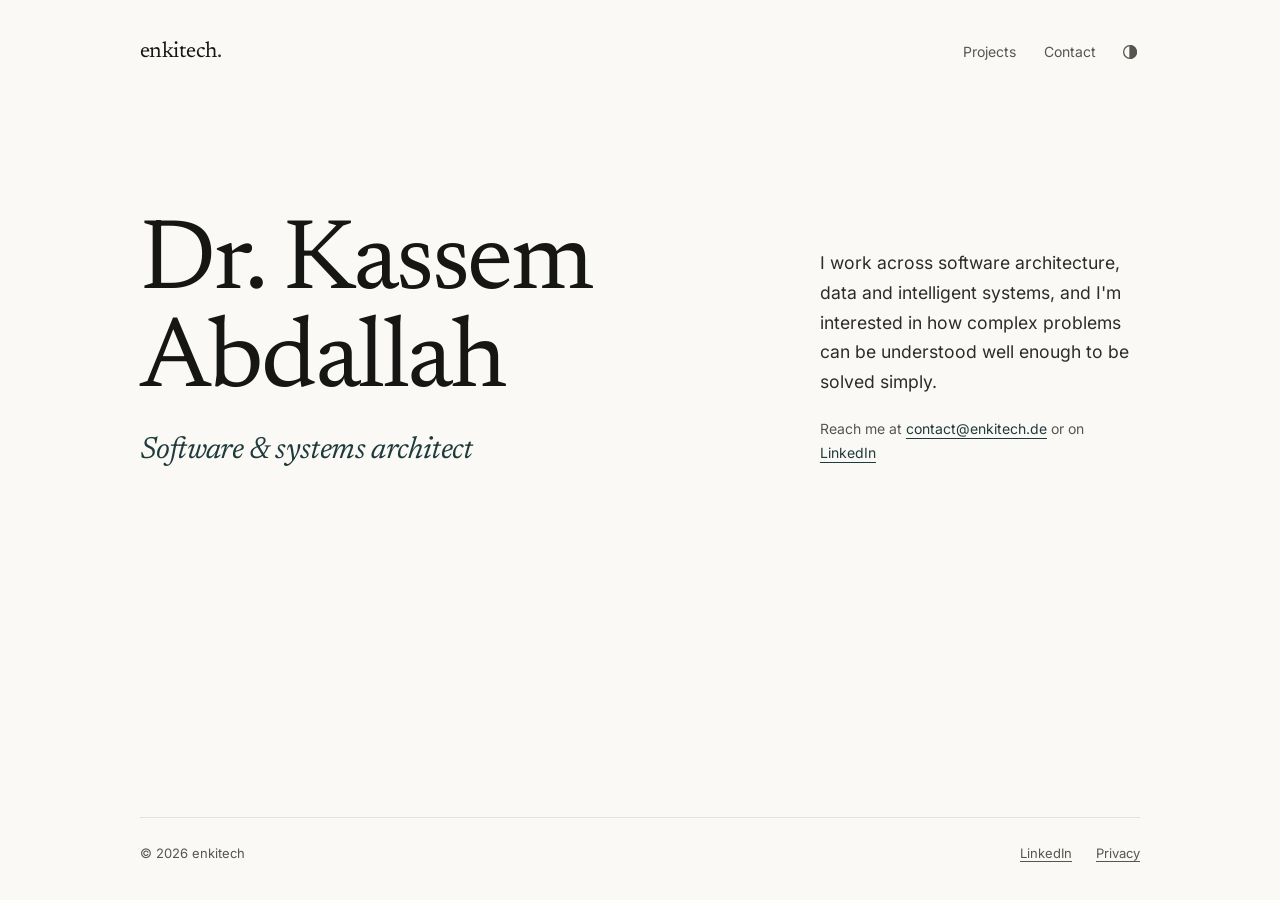
==== index.html @ 4310d8ba "Bring back the light/dark switch The site follows the system setting until the visitor picks a theme" ====
<!doctype html>
<html lang="en">
<head>
<meta charset="utf-8">
<meta name="viewport" content="width=device-width, initial-scale=1">
<title>Dr. Kassem Abdallah · enkitech</title>
<meta name="description" content="Dr. Kassem Abdallah, software and systems architect, working across software architecture, data and intelligent systems.">
<link rel="canonical" href="https://enkitech.de/">
<meta property="og:type" content="website">
<meta property="og:site_name" content="enkitech">
<meta property="og:title" content="Dr. Kassem Abdallah · Software &amp; systems architect">
<meta property="og:description" content="Software architecture, data and intelligent systems.">
<meta property="og:url" content="https://enkitech.de/">
<meta property="og:image" content="https://enkitech.de/assets/og.png">
<meta property="og:image:width" content="1200">
<meta property="og:image:height" content="630">
<meta name="twitter:card" content="summary_large_image">
<link rel="icon" href="/assets/favicon.svg" type="image/svg+xml">
<link rel="icon" href="/assets/favicon-32.png" sizes="32x32" type="image/png">
<link rel="apple-touch-icon" href="/assets/apple-touch-icon.png">
<link rel="preload" href="/assets/fonts/newsreader-latin-400-normal.woff2" as="font" type="font/woff2" crossorigin>
<link rel="stylesheet" href="/assets/site.css">
<script src="/assets/theme.js"></script>
</head>
<body>
<a class="skip" href="#main">Skip to content</a>
<div class="frame">

<header class="site-header">
<a class="brand" href="/" aria-current="page">enkitech<span>.</span></a>
<nav class="site-nav" aria-label="Main">
<a href="/projects/">Projects</a>
<a href="#contact">Contact</a>
<button type="button" class="theme-toggle" data-theme-toggle aria-label="Switch theme"><svg viewBox="0 0 24 24" aria-hidden="true" fill="none" stroke="currentColor" stroke-width="1.7" stroke-linecap="round" stroke-linejoin="round"><circle cx="12" cy="12" r="8.5"/><path d="M12 3.5v17a8.5 8.5 0 0 0 0-17Z" fill="currentColor"/></svg></button>
</nav>
</header>

<main id="main">
<section class="hero">
<div class="hero-title">
<h1>Dr. Kassem<br>Abdallah</h1>
<p class="role">Software &amp; systems architect</p>
</div>
<div class="hero-side">
<p>I work across software architecture, data and intelligent systems, and I'm interested in how complex problems can be understood well enough to be solved simply.</p>
<p class="meta" id="contact">Reach me at <a class="link" href="mailto:contact@enkitech.de">contact@enkitech.de</a> or on <a class="link" href="https://www.linkedin.com/in/kasfreedom">LinkedIn</a></p>
</div>
</section>
</main>

<footer class="site-footer">
<span>© 2026 enkitech</span>
<nav aria-label="Legal and profiles">
<a href="https://www.linkedin.com/in/kasfreedom">LinkedIn</a>
<a href="/privacy/">Privacy</a>
</nav>
</footer>

</div>
</body>
</html>
---- assets/site.css ----
/* enkitech.de. Fonts are served from this site (no requests to third parties). */
@font-face{font-family:"Newsreader";src:url("fonts/newsreader-latin-400-normal.woff2") format("woff2");font-weight:400;font-style:normal;font-display:swap}
@font-face{font-family:"Newsreader";src:url("fonts/newsreader-latin-400-italic.woff2") format("woff2");font-weight:400;font-style:italic;font-display:swap}
@font-face{font-family:"Inter";src:url("fonts/inter-latin-400-normal.woff2") format("woff2");font-weight:400;font-style:normal;font-display:swap}
@font-face{font-family:"Inter";src:url("fonts/inter-latin-500-normal.woff2") format("woff2");font-weight:500;font-style:normal;font-display:swap}

:root{
  --paper:#faf9f6;--ink:#161615;--body:#2d2c2a;--muted:#575550;
  --accent:#1e3a3a;--line:#e4e2dc;--line-strong:#c8c4ba;--surface:#f3f2ee;
  --thumb-dark:#1e3a3a;--thumb-stroke:#1e3a3a;
  --serif:"Newsreader",Georgia,"Times New Roman",serif;
  --sans:"Inter",system-ui,-apple-system,"Segoe UI",Roboto,sans-serif;
  color-scheme:light;
}
/* Dark: follows the system unless the visitor picked a theme with the switch
   (data-theme on <html>, set by assets/theme.js). Keep the two dark blocks identical. */
:root[data-theme="dark"]{
    --paper:#131312;--ink:#eeebe4;--body:#d6d3cb;--muted:#a6a298;
    --accent:#8fc1ae;--line:#2f2e2b;--line-strong:#4a4843;--surface:#1c1c1a;
    --thumb-dark:#1e3a3a;--thumb-stroke:#8fc1ae;
    color-scheme:dark;
}
@media (prefers-color-scheme:dark){
  :root:not([data-theme="light"]){
    --paper:#131312;--ink:#eeebe4;--body:#d6d3cb;--muted:#a6a298;
    --accent:#8fc1ae;--line:#2f2e2b;--line-strong:#4a4843;--surface:#1c1c1a;
    --thumb-dark:#1e3a3a;--thumb-stroke:#8fc1ae;
    color-scheme:dark;
  }
}

*,*::before,*::after{box-sizing:border-box}
@media (prefers-reduced-motion:reduce){*{transition:none!important}}
body{margin:0;background:var(--paper);color:var(--ink);font-family:var(--sans);font-size:16.5px;line-height:1.7;-webkit-font-smoothing:antialiased;text-rendering:optimizeLegibility}
a{color:inherit;text-decoration:none}
a:focus-visible{outline:2px solid var(--accent);outline-offset:4px;border-radius:2px}
.skip{position:absolute;left:-9999px;top:0}
.skip:focus{left:16px;top:16px;background:var(--paper);padding:8px 12px;z-index:10}

/* The frame fills the screen and main takes the spare height,
   so the footer rests at the bottom on short pages and follows the text on long ones. */
.frame{max-width:1080px;margin:0 auto;padding:0 40px;min-height:100vh;min-height:100dvh;display:flex;flex-direction:column}
main{flex:1 0 auto}

/* header */
.site-header{display:flex;flex-wrap:wrap;justify-content:space-between;align-items:center;gap:16px 32px;padding:36px 0}
.brand{font-family:var(--serif);font-size:22px;line-height:1;letter-spacing:-.025em;color:var(--muted);transition:color .2s}
.brand:hover,.brand[aria-current="page"]{color:var(--ink)}
.brand span{color:var(--accent)}
.site-nav{display:flex;align-items:center;gap:28px;font-size:14px;color:var(--muted)}
.site-nav a{padding:4px 0;transition:color .2s}
.site-nav a:hover,.site-nav a[aria-current="page"]{color:var(--ink)}
.theme-toggle{display:grid;place-items:center;width:36px;height:36px;margin:-8px -8px -8px -12px;padding:0;border:0;border-radius:50%;background:transparent;color:var(--muted);cursor:pointer;transition:color .2s,background .2s}
.theme-toggle:hover{color:var(--ink);background:var(--surface)}
.theme-toggle:focus-visible{outline:2px solid var(--accent);outline-offset:2px}
.theme-toggle svg{width:18px;height:18px}

/* type */
h1,h2,h3{font-family:var(--serif);font-weight:400;letter-spacing:-.025em;color:var(--ink);margin:0}
.link{color:var(--accent);text-decoration:underline;text-underline-offset:4px;text-decoration-thickness:1px;transition:opacity .2s}
.link:hover{opacity:.75}

/* home: the whole page is one block, title on the left, the note beside it */
.hero{display:flex;flex-wrap:wrap;align-items:flex-end;justify-content:space-between;gap:40px 72px;padding:112px 0}
.hero-title{flex:999 1 520px;min-width:0}
.hero h1{font-size:clamp(52px,7.8vw,112px);line-height:.98}
.hero .role{margin:22px 0 0;font-family:var(--serif);font-style:italic;font-size:clamp(24px,2.4vw,32px);line-height:1.2;letter-spacing:-.02em;color:var(--accent)}
.hero-side{flex:1 1 320px;max-width:380px;padding-bottom:6px}
.hero-side p{margin:0;font-size:17.5px;color:var(--body)}
.hero-side .meta{margin-top:20px;font-size:14px;color:var(--muted)}

/* inner pages */
.page{max-width:680px;padding:72px 0 112px}
.page h1{font-size:clamp(44px,5.6vw,72px);line-height:1.02}
.page .lede{margin:20px 0 0;font-size:18px;color:var(--muted)}
.page h2{font-size:30px;line-height:1.15;margin:64px 0 0}
.page p,.page li{color:var(--body)}
.page p{margin:14px 0 0}
.page .small{font-size:14px;color:var(--muted)}
.page .closing{margin-top:56px}

/* projects */
.project{border-top:1px solid var(--line);margin-top:56px;padding-top:40px}
.project h2{margin:0}
.project .links{display:flex;flex-wrap:wrap;gap:8px 28px;margin-top:20px;font-size:15px}
.thumb{max-width:320px;margin-bottom:28px;aspect-ratio:16/10;background:var(--surface);display:flex;align-items:center;justify-content:center;border-radius:2px;overflow:hidden}
.thumb--dark{background:var(--thumb-dark)}
.thumb svg{width:84%;height:84%;display:block}

/* footer */
.site-footer{display:flex;flex-wrap:wrap;justify-content:space-between;align-items:center;gap:12px 28px;padding:24px 0 36px;border-top:1px solid var(--line);font-size:13px;color:var(--muted)}
.site-footer nav{display:flex;flex-wrap:wrap;gap:24px}
.site-footer a{text-decoration:underline;text-underline-offset:3px;text-decoration-thickness:1px;transition:color .2s}
.site-footer a:hover,.site-footer a[aria-current="page"]{color:var(--ink)}

@media (max-width:720px){
  .frame{padding:0 24px}
  .site-header{padding:28px 0}
  .hero{padding:64px 0 80px;gap:32px}
  .thumb{max-width:280px}
  .page{padding:48px 0 80px}
}
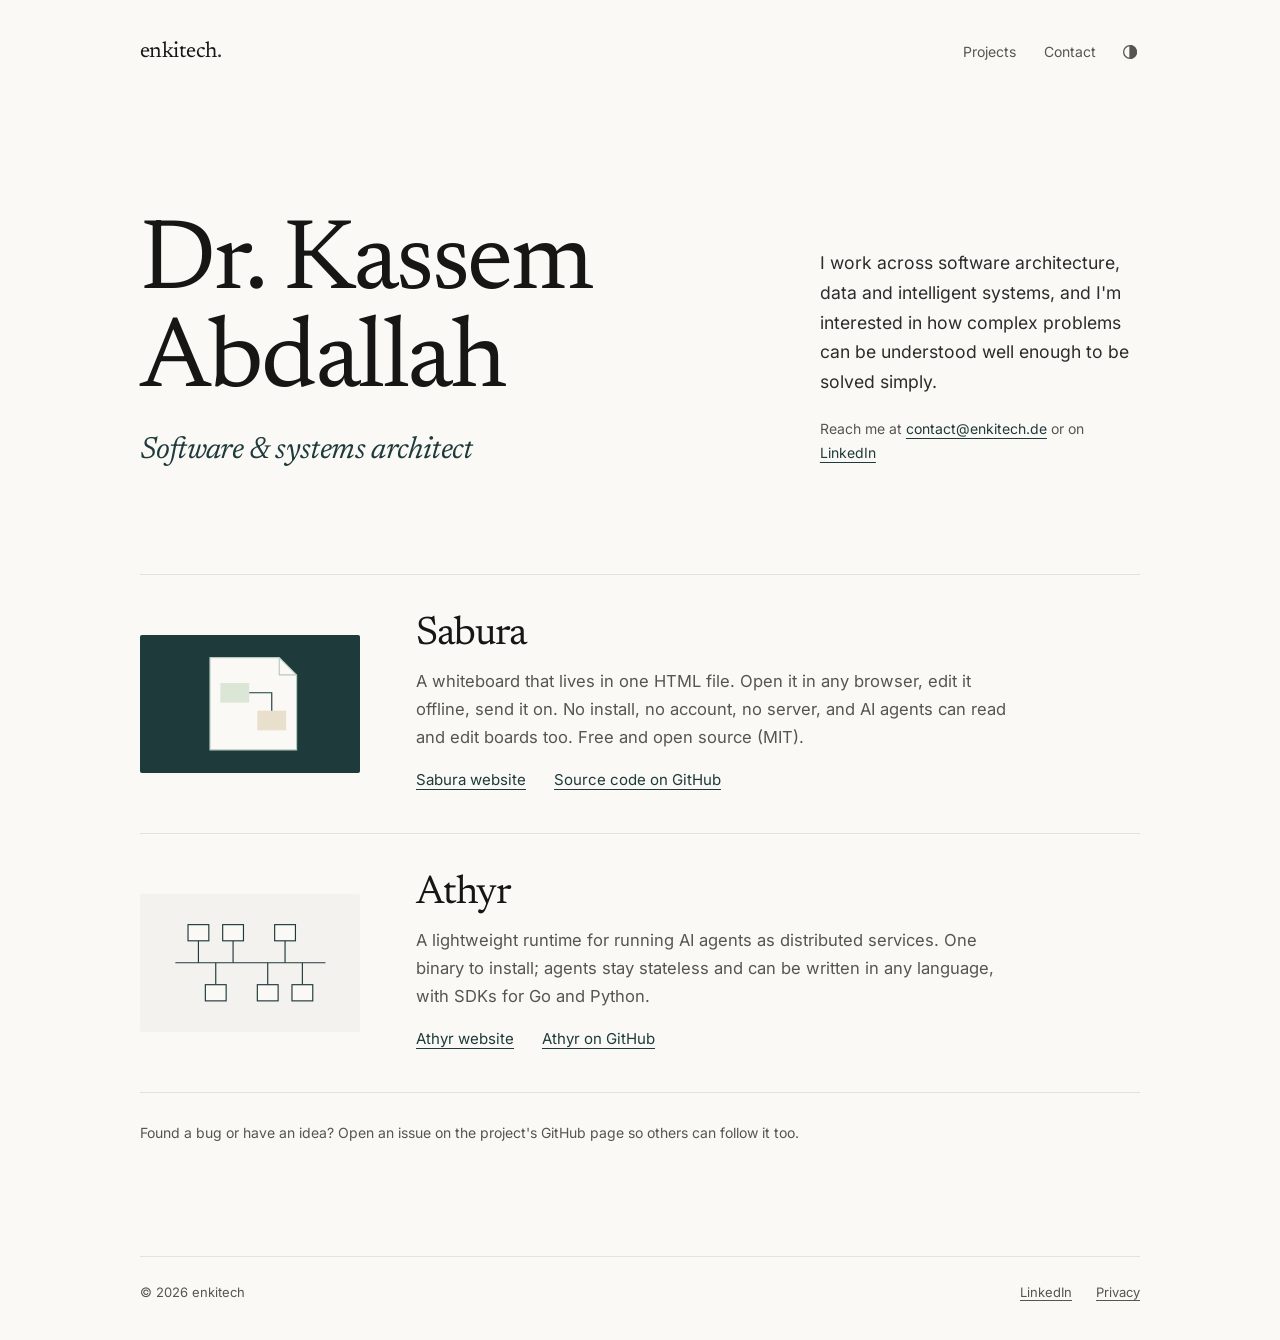
==== commit b45fe96e: "One page: about me and the projects together /projects/ now redirects to /#projects; the menu links " ====
--- a/index.html
+++ b/index.html
@@ -4,7 +4,7 @@
 <meta charset="utf-8">
 <meta name="viewport" content="width=device-width, initial-scale=1">
 <title>Dr. Kassem Abdallah · enkitech</title>
-<meta name="description" content="Dr. Kassem Abdallah, software and systems architect, working across software architecture, data and intelligent systems.">
+<meta name="description" content="Dr. Kassem Abdallah, software and systems architect, and the projects I build in my own time, such as Sabura and Athyr.">
 <link rel="canonical" href="https://enkitech.de/">
 <meta property="og:type" content="website">
 <meta property="og:site_name" content="enkitech">
@@ -29,7 +29,7 @@
 <header class="site-header">
 <a class="brand" href="/" aria-current="page">enkitech<span>.</span></a>
 <nav class="site-nav" aria-label="Main">
-<a href="/projects/">Projects</a>
+<a href="#projects">Projects</a>
 <a href="#contact">Contact</a>
 <button type="button" class="theme-toggle" data-theme-toggle aria-label="Switch theme"><svg viewBox="0 0 24 24" aria-hidden="true" fill="none" stroke="currentColor" stroke-width="1.7" stroke-linecap="round" stroke-linejoin="round"><circle cx="12" cy="12" r="8.5"/><path d="M12 3.5v17a8.5 8.5 0 0 0 0-17Z" fill="currentColor"/></svg></button>
 </nav>
@@ -46,6 +46,42 @@
 <p class="meta" id="contact">Reach me at <a class="link" href="mailto:contact@enkitech.de">contact@enkitech.de</a> or on <a class="link" href="https://www.linkedin.com/in/kasfreedom">LinkedIn</a></p>
 </div>
 </section>
+
+<section class="projects" id="projects" aria-label="Projects">
+<article class="project">
+<div class="thumb thumb--dark">
+<svg viewBox="0 0 320 200" role="img" aria-label="Diagram: a whiteboard contained in a single HTML file">
+<path d="M90 20H210L240 50V180H90Z" fill="#faf9f6" stroke="#b5c9be" stroke-width="2"/><path d="M210 20V50H240" fill="none" stroke="#b5c9be" stroke-width="2"/>
+<rect x="108" y="64" width="50" height="34" fill="#dce6d7"/><rect x="172" y="112" width="50" height="34" fill="#e8dfcd"/>
+<path d="M158 81H197V112" fill="none" stroke="#1e3a3a" stroke-width="2"/>
+</svg>
+</div>
+<div>
+<h2>Sabura</h2>
+<p>A whiteboard that lives in one HTML file. Open it in any browser, edit it offline, send it on. No install, no account, no server, and AI agents can read and edit boards too. Free and open source (MIT).</p>
+<p class="links"><a class="link" href="https://sabura.enkitech.de/">Sabura website</a><a class="link" href="https://github.com/sabura-app/sabura-editor">Source code on GitHub</a></p>
+</div>
+</article>
+
+<article class="project">
+<div class="thumb">
+<svg viewBox="0 0 320 200" role="img" aria-label="Diagram: agents running as separate services on one message backbone">
+<g fill="none" stroke="var(--thumb-stroke)" stroke-width="2"><path d="M30 100H290"/><path d="M70 100V62M130 100V62M190 100V138M250 100V138M100 100V138M220 100V62"/></g>
+<g fill="var(--paper)" stroke="var(--thumb-stroke)" stroke-width="2"><rect x="52" y="34" width="36" height="28"/><rect x="112" y="34" width="36" height="28"/><rect x="202" y="34" width="36" height="28"/><rect x="82" y="138" width="36" height="28"/><rect x="172" y="138" width="36" height="28"/><rect x="232" y="138" width="36" height="28"/></g>
+</svg>
+</div>
+<div>
+<h2>Athyr</h2>
+<p>A lightweight runtime for running AI agents as distributed services. One binary to install; agents stay stateless and can be written in any language, with SDKs for Go and Python.</p>
+<p class="links"><a class="link" href="https://athyr.enkitech.de/">Athyr website</a><a class="link" href="https://github.com/athyr-tech">Athyr on GitHub</a></p>
+</div>
+</article>
+
+<!-- To add a project: copy one <article class="project"> above (newest first).
+     The thumbnail is a small inline SVG with a 320x200 viewBox. -->
+</section>
+
+<p class="projects-note">Found a bug or have an idea? Open an issue on the project's GitHub page so others can follow it too.</p>
 </main>
 
 <footer class="site-footer">
--- a/assets/site.css
+++ b/assets/site.css
@@ -60,8 +60,8 @@
 .link{color:var(--accent);text-decoration:underline;text-underline-offset:4px;text-decoration-thickness:1px;transition:opacity .2s}
 .link:hover{opacity:.75}
 
-/* home: the whole page is one block, title on the left, the note beside it */
-.hero{display:flex;flex-wrap:wrap;align-items:flex-end;justify-content:space-between;gap:40px 72px;padding:112px 0}
+/* home, one page: name and note on top, then the projects as rows */
+.hero{display:flex;flex-wrap:wrap;align-items:flex-end;justify-content:space-between;gap:40px 72px;padding:112px 0 104px}
 .hero-title{flex:999 1 520px;min-width:0}
 .hero h1{font-size:clamp(52px,7.8vw,112px);line-height:.98}
 .hero .role{margin:22px 0 0;font-family:var(--serif);font-style:italic;font-size:clamp(24px,2.4vw,32px);line-height:1.2;letter-spacing:-.02em;color:var(--accent)}
@@ -77,13 +77,15 @@
 .page p,.page li{color:var(--body)}
 .page p{margin:14px 0 0}
 .page .small{font-size:14px;color:var(--muted)}
-.page .closing{margin-top:56px}
 
-/* projects */
-.project{border-top:1px solid var(--line);margin-top:56px;padding-top:40px}
-.project h2{margin:0}
-.project .links{display:flex;flex-wrap:wrap;gap:8px 28px;margin-top:20px;font-size:15px}
-.thumb{max-width:320px;margin-bottom:28px;aspect-ratio:16/10;background:var(--surface);display:flex;align-items:center;justify-content:center;border-radius:2px;overflow:hidden}
+/* projects: one row per project, thumbnail beside the text; stacks on phones */
+.projects{border-top:1px solid var(--line);scroll-margin-top:24px}
+.project{display:grid;grid-template-columns:220px minmax(0,1fr);align-items:center;gap:20px 56px;padding:40px 0;border-bottom:1px solid var(--line)}
+.project h2{font-size:40px;line-height:1}
+.project p{max-width:36em;margin:12px 0 0;color:var(--muted)}
+.project .links{display:flex;flex-wrap:wrap;gap:8px 28px;margin-top:16px;font-size:15px}
+.projects-note{margin:28px 0 112px;font-size:14px;color:var(--muted)}
+.thumb{aspect-ratio:16/10;background:var(--surface);display:flex;align-items:center;justify-content:center;border-radius:2px;overflow:hidden}
 .thumb--dark{background:var(--thumb-dark)}
 .thumb svg{width:84%;height:84%;display:block}
 
@@ -97,6 +99,9 @@
   .frame{padding:0 24px}
   .site-header{padding:28px 0}
   .hero{padding:64px 0 80px;gap:32px}
+  .project{grid-template-columns:1fr;padding:32px 0}
+  .project h2{font-size:34px}
   .thumb{max-width:280px}
+  .projects-note{margin-bottom:80px}
   .page{padding:48px 0 80px}
 }
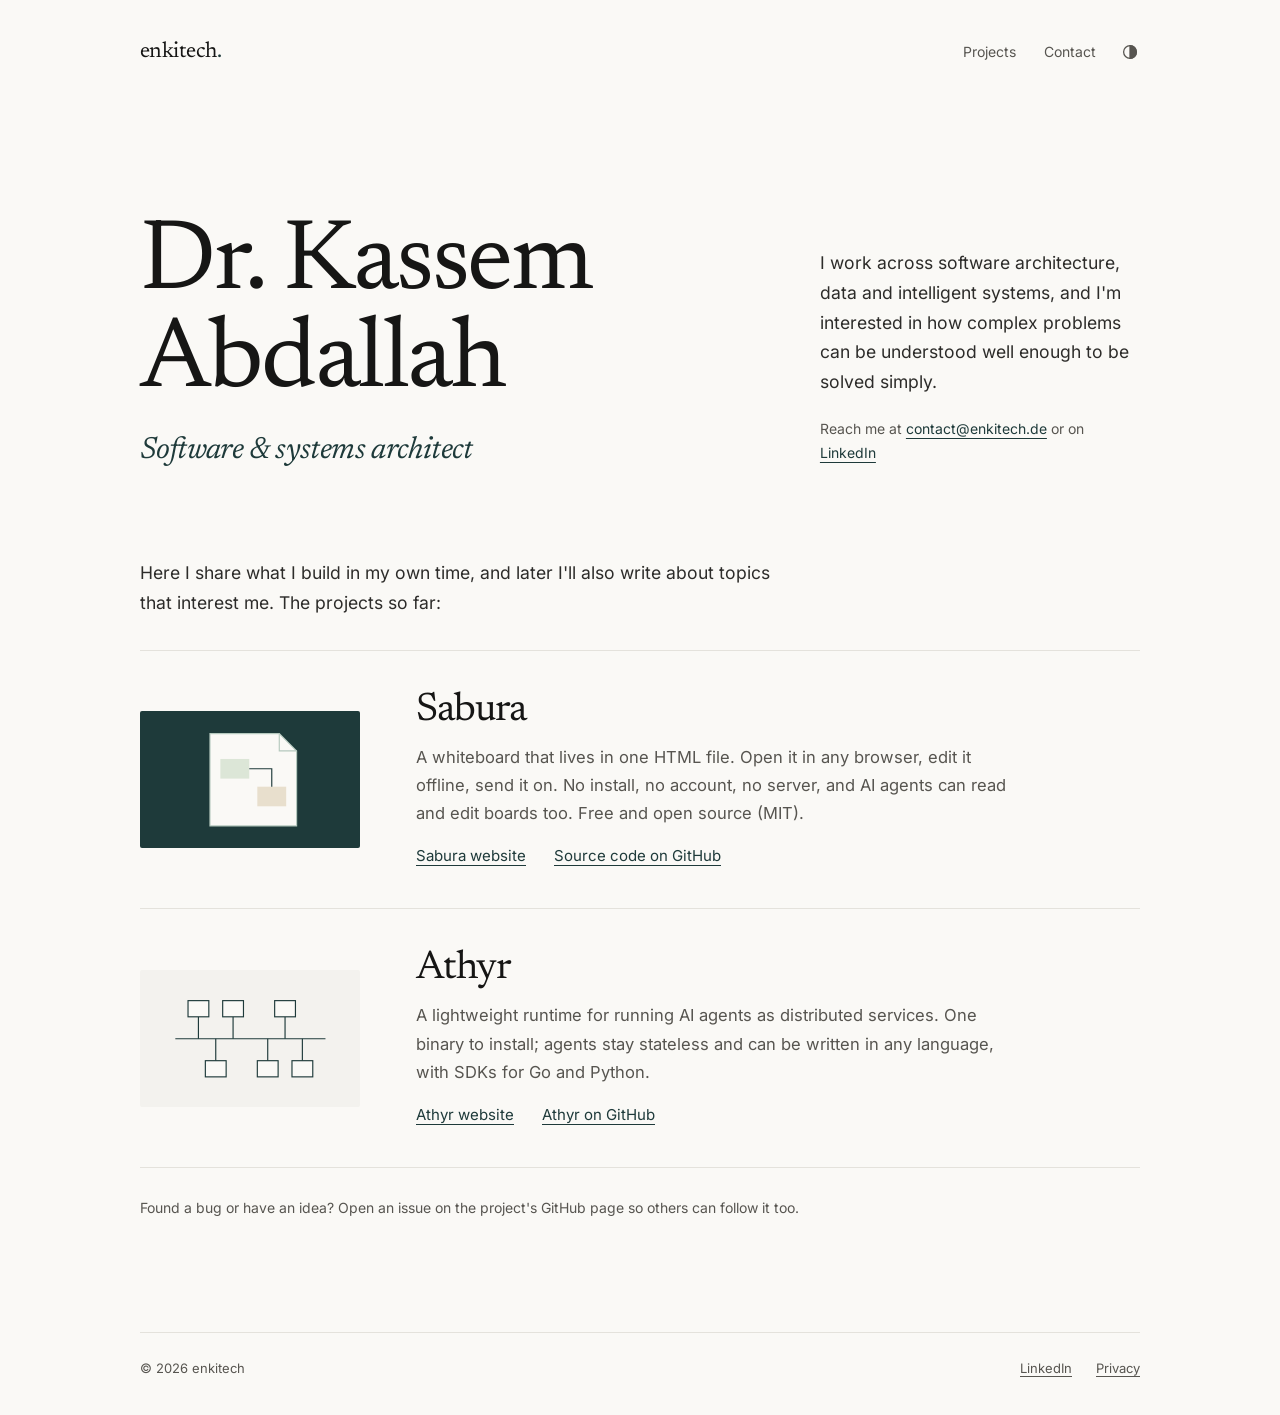
==== commit f9cb3e64: "Intro line above the projects: what's shared here, and writing to come Co-Authored-By: Claude Opus 5" ====
--- a/index.html
+++ b/index.html
@@ -47,7 +47,8 @@
 </div>
 </section>
 
-<section class="projects" id="projects" aria-label="Projects">
+<p class="projects-intro" id="projects">Here I share what I build in my own time, and later I'll also write about topics that interest me. The projects so far:</p>
+<section class="projects" aria-label="Projects">
 <article class="project">
 <div class="thumb thumb--dark">
 <svg viewBox="0 0 320 200" role="img" aria-label="Diagram: a whiteboard contained in a single HTML file">
--- a/assets/site.css
+++ b/assets/site.css
@@ -61,7 +61,7 @@
 .link:hover{opacity:.75}
 
 /* home, one page: name and note on top, then the projects as rows */
-.hero{display:flex;flex-wrap:wrap;align-items:flex-end;justify-content:space-between;gap:40px 72px;padding:112px 0 104px}
+.hero{display:flex;flex-wrap:wrap;align-items:flex-end;justify-content:space-between;gap:40px 72px;padding:112px 0 88px}
 .hero-title{flex:999 1 520px;min-width:0}
 .hero h1{font-size:clamp(52px,7.8vw,112px);line-height:.98}
 .hero .role{margin:22px 0 0;font-family:var(--serif);font-style:italic;font-size:clamp(24px,2.4vw,32px);line-height:1.2;letter-spacing:-.02em;color:var(--accent)}
@@ -79,7 +79,8 @@
 .page .small{font-size:14px;color:var(--muted)}
 
 /* projects: one row per project, thumbnail beside the text; stacks on phones */
-.projects{border-top:1px solid var(--line);scroll-margin-top:24px}
+.projects-intro{max-width:36em;margin:0 0 32px;font-size:17.5px;color:var(--body);scroll-margin-top:24px}
+.projects{border-top:1px solid var(--line)}
 .project{display:grid;grid-template-columns:220px minmax(0,1fr);align-items:center;gap:20px 56px;padding:40px 0;border-bottom:1px solid var(--line)}
 .project h2{font-size:40px;line-height:1}
 .project p{max-width:36em;margin:12px 0 0;color:var(--muted)}
@@ -98,7 +99,7 @@
 @media (max-width:720px){
   .frame{padding:0 24px}
   .site-header{padding:28px 0}
-  .hero{padding:64px 0 80px;gap:32px}
+  .hero{padding:64px 0 64px;gap:32px}
   .project{grid-template-columns:1fr;padding:32px 0}
   .project h2{font-size:34px}
   .thumb{max-width:280px}
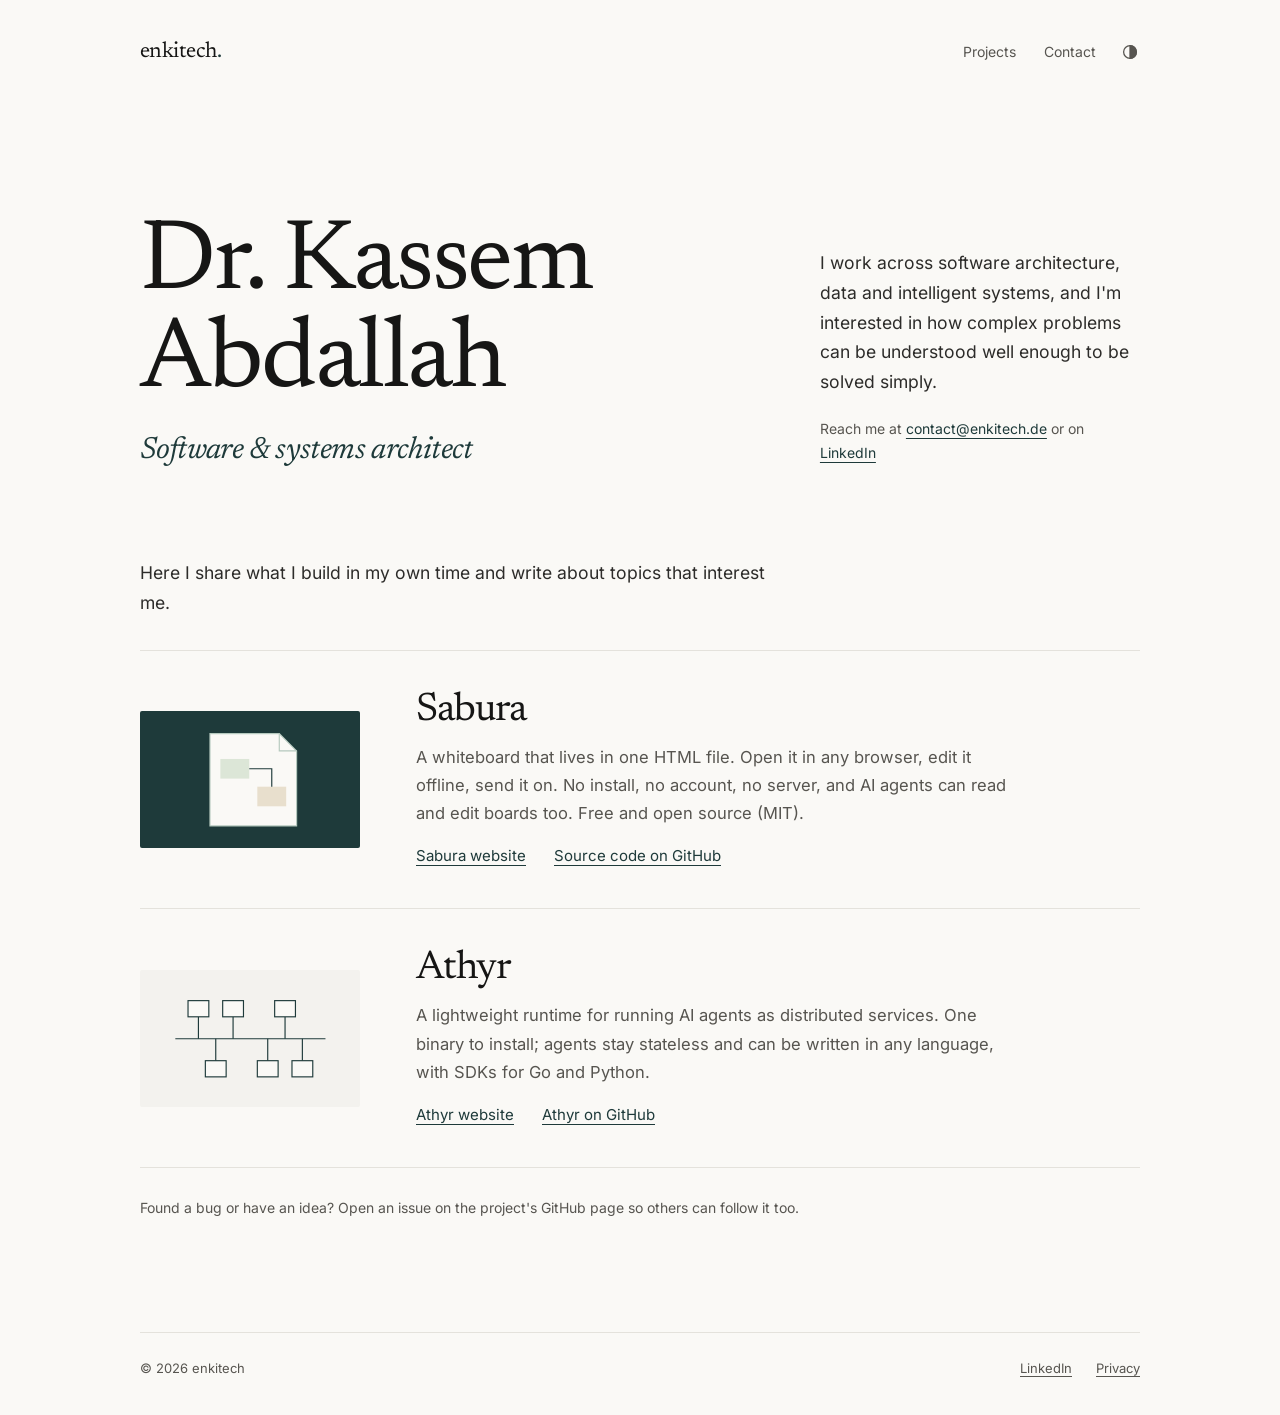
==== commit 6d649103: "Intro line: no 'later', so it stays true when articles arrive Co-Authored-By: Claude Opus 5.5 <norep" ====
--- a/index.html
+++ b/index.html
@@ -47,7 +47,7 @@
 </div>
 </section>
 
-<p class="projects-intro" id="projects">Here I share what I build in my own time, and later I'll also write about topics that interest me. The projects so far:</p>
+<p class="projects-intro" id="projects">Here I share what I build in my own time and write about topics that interest me.</p>
 <section class="projects" aria-label="Projects">
 <article class="project">
 <div class="thumb thumb--dark">
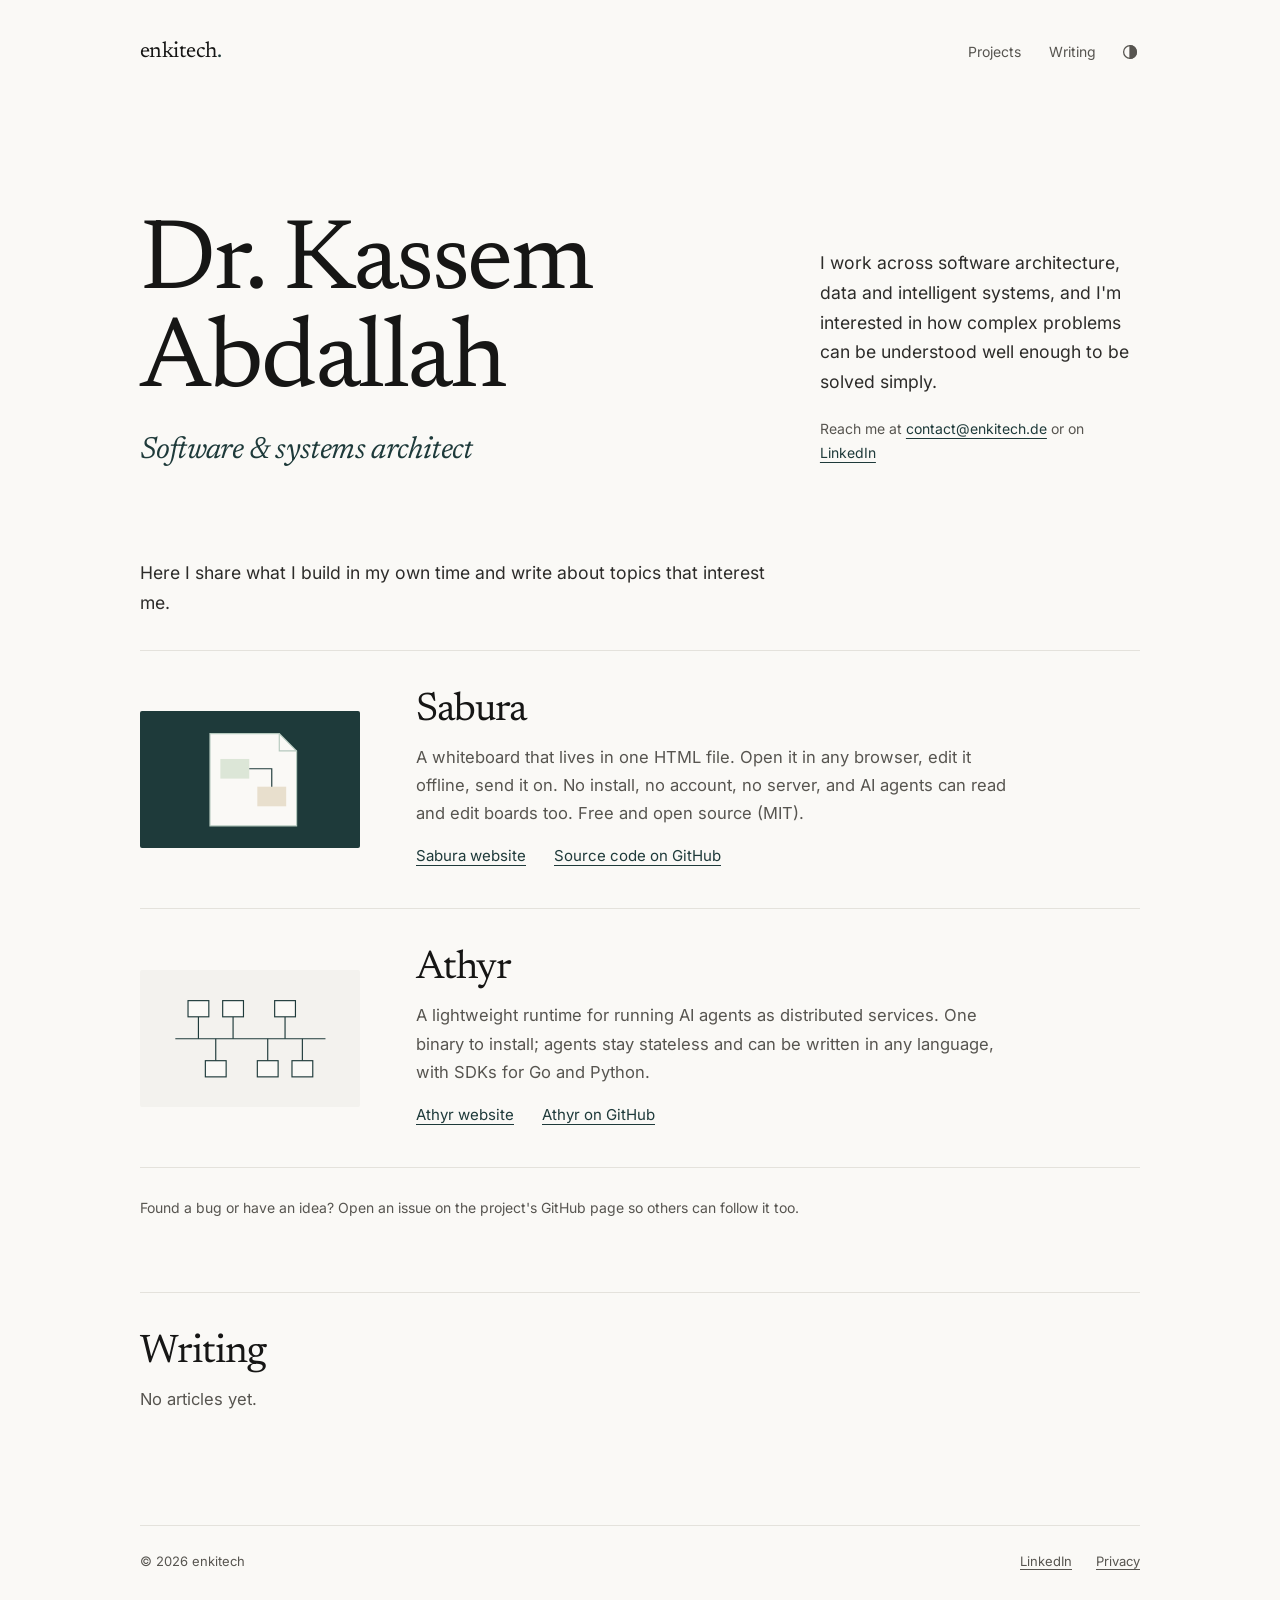
==== commit 93fb7997: "Menu: Projects and Writing; Writing section on the home page Contact left the menu: the email line i" ====
--- a/index.html
+++ b/index.html
@@ -30,7 +30,7 @@
 <a class="brand" href="/" aria-current="page">enkitech<span>.</span></a>
 <nav class="site-nav" aria-label="Main">
 <a href="#projects">Projects</a>
-<a href="#contact">Contact</a>
+<a href="#writing">Writing</a>
 <button type="button" class="theme-toggle" data-theme-toggle aria-label="Switch theme"><svg viewBox="0 0 24 24" aria-hidden="true" fill="none" stroke="currentColor" stroke-width="1.7" stroke-linecap="round" stroke-linejoin="round"><circle cx="12" cy="12" r="8.5"/><path d="M12 3.5v17a8.5 8.5 0 0 0 0-17Z" fill="currentColor"/></svg></button>
 </nav>
 </header>
@@ -83,6 +83,15 @@
 </section>
 
 <p class="projects-note">Found a bug or have an idea? Open an issue on the project's GitHub page so others can follow it too.</p>
+
+<section class="writing" id="writing" aria-labelledby="writing-title">
+<h2 id="writing-title">Writing</h2>
+<p>No articles yet.</p>
+<!-- When the first article is out, replace the line above with a list, newest first:
+<ul class="articles">
+<li><a class="link" href="/writing/slug/">Title</a> <time datetime="2027-01-31">31 January 2027</time></li>
+</ul> -->
+</section>
 </main>
 
 <footer class="site-footer">
--- a/assets/site.css
+++ b/assets/site.css
@@ -85,7 +85,10 @@
 .project h2{font-size:40px;line-height:1}
 .project p{max-width:36em;margin:12px 0 0;color:var(--muted)}
 .project .links{display:flex;flex-wrap:wrap;gap:8px 28px;margin-top:16px;font-size:15px}
-.projects-note{margin:28px 0 112px;font-size:14px;color:var(--muted)}
+.projects-note{margin:28px 0 72px;font-size:14px;color:var(--muted)}
+.writing{border-top:1px solid var(--line);padding:40px 0 112px;scroll-margin-top:24px}
+.writing h2{font-size:40px;line-height:1}
+.writing p{max-width:36em;margin:12px 0 0;color:var(--muted)}
 .thumb{aspect-ratio:16/10;background:var(--surface);display:flex;align-items:center;justify-content:center;border-radius:2px;overflow:hidden}
 .thumb--dark{background:var(--thumb-dark)}
 .thumb svg{width:84%;height:84%;display:block}
@@ -103,6 +106,8 @@
   .project{grid-template-columns:1fr;padding:32px 0}
   .project h2{font-size:34px}
   .thumb{max-width:280px}
-  .projects-note{margin-bottom:80px}
+  .projects-note{margin-bottom:56px}
+  .writing{padding:32px 0 80px}
+  .writing h2{font-size:34px}
   .page{padding:48px 0 80px}
 }
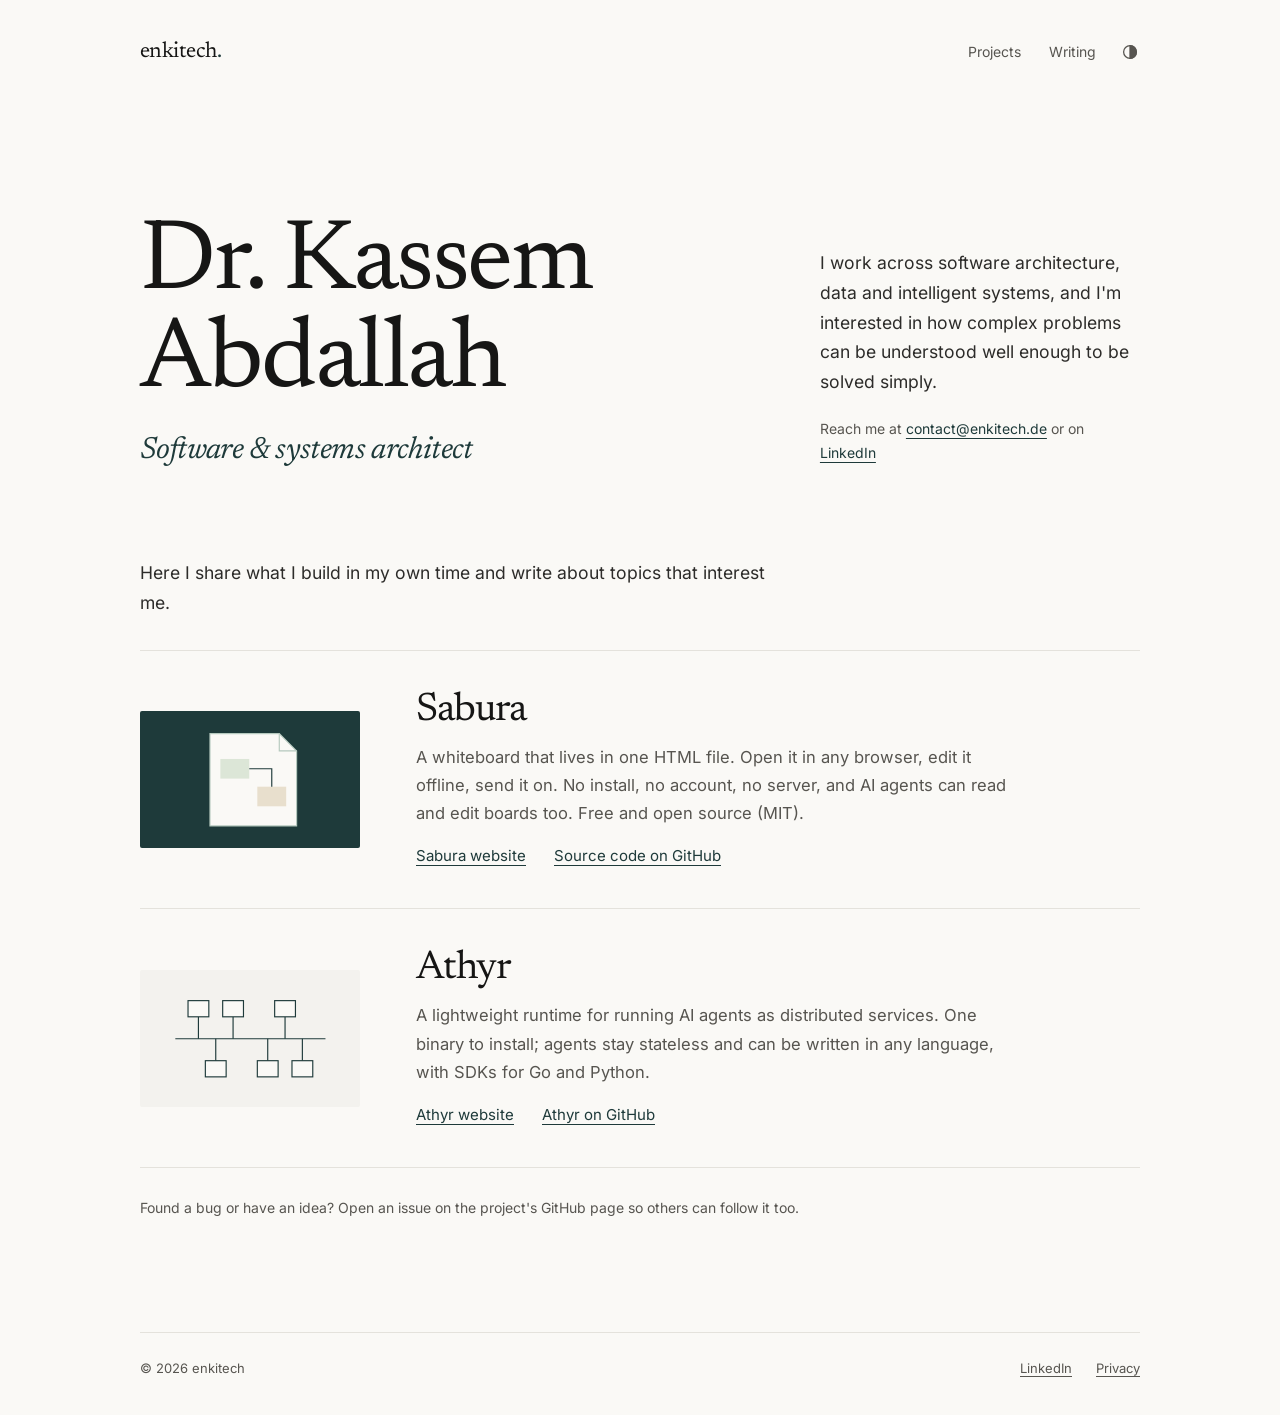
==== commit d24d3621: "Writing gets its own page at /writing/ Co-Authored-By: Claude Opus 5.5 <noreply@anthropic.com>" ====
--- a/index.html
+++ b/index.html
@@ -30,7 +30,7 @@
 <a class="brand" href="/" aria-current="page">enkitech<span>.</span></a>
 <nav class="site-nav" aria-label="Main">
 <a href="#projects">Projects</a>
-<a href="#writing">Writing</a>
+<a href="/writing/">Writing</a>
 <button type="button" class="theme-toggle" data-theme-toggle aria-label="Switch theme"><svg viewBox="0 0 24 24" aria-hidden="true" fill="none" stroke="currentColor" stroke-width="1.7" stroke-linecap="round" stroke-linejoin="round"><circle cx="12" cy="12" r="8.5"/><path d="M12 3.5v17a8.5 8.5 0 0 0 0-17Z" fill="currentColor"/></svg></button>
 </nav>
 </header>
@@ -83,15 +83,6 @@
 </section>
 
 <p class="projects-note">Found a bug or have an idea? Open an issue on the project's GitHub page so others can follow it too.</p>
-
-<section class="writing" id="writing" aria-labelledby="writing-title">
-<h2 id="writing-title">Writing</h2>
-<p>No articles yet.</p>
-<!-- When the first article is out, replace the line above with a list, newest first:
-<ul class="articles">
-<li><a class="link" href="/writing/slug/">Title</a> <time datetime="2027-01-31">31 January 2027</time></li>
-</ul> -->
-</section>
 </main>
 
 <footer class="site-footer">
--- a/assets/site.css
+++ b/assets/site.css
@@ -85,10 +85,10 @@
 .project h2{font-size:40px;line-height:1}
 .project p{max-width:36em;margin:12px 0 0;color:var(--muted)}
 .project .links{display:flex;flex-wrap:wrap;gap:8px 28px;margin-top:16px;font-size:15px}
-.projects-note{margin:28px 0 72px;font-size:14px;color:var(--muted)}
-.writing{border-top:1px solid var(--line);padding:40px 0 112px;scroll-margin-top:24px}
-.writing h2{font-size:40px;line-height:1}
-.writing p{max-width:36em;margin:12px 0 0;color:var(--muted)}
+.projects-note{margin:28px 0 112px;font-size:14px;color:var(--muted)}
+.articles{list-style:none;padding:0}
+.articles li{display:flex;flex-wrap:wrap;justify-content:space-between;gap:4px 24px;padding:16px 0;border-bottom:1px solid var(--line)}
+.articles time{font-size:14px;color:var(--muted)}
 .thumb{aspect-ratio:16/10;background:var(--surface);display:flex;align-items:center;justify-content:center;border-radius:2px;overflow:hidden}
 .thumb--dark{background:var(--thumb-dark)}
 .thumb svg{width:84%;height:84%;display:block}
@@ -106,8 +106,6 @@
   .project{grid-template-columns:1fr;padding:32px 0}
   .project h2{font-size:34px}
   .thumb{max-width:280px}
-  .projects-note{margin-bottom:56px}
-  .writing{padding:32px 0 80px}
-  .writing h2{font-size:34px}
+  .projects-note{margin-bottom:80px}
   .page{padding:48px 0 80px}
 }
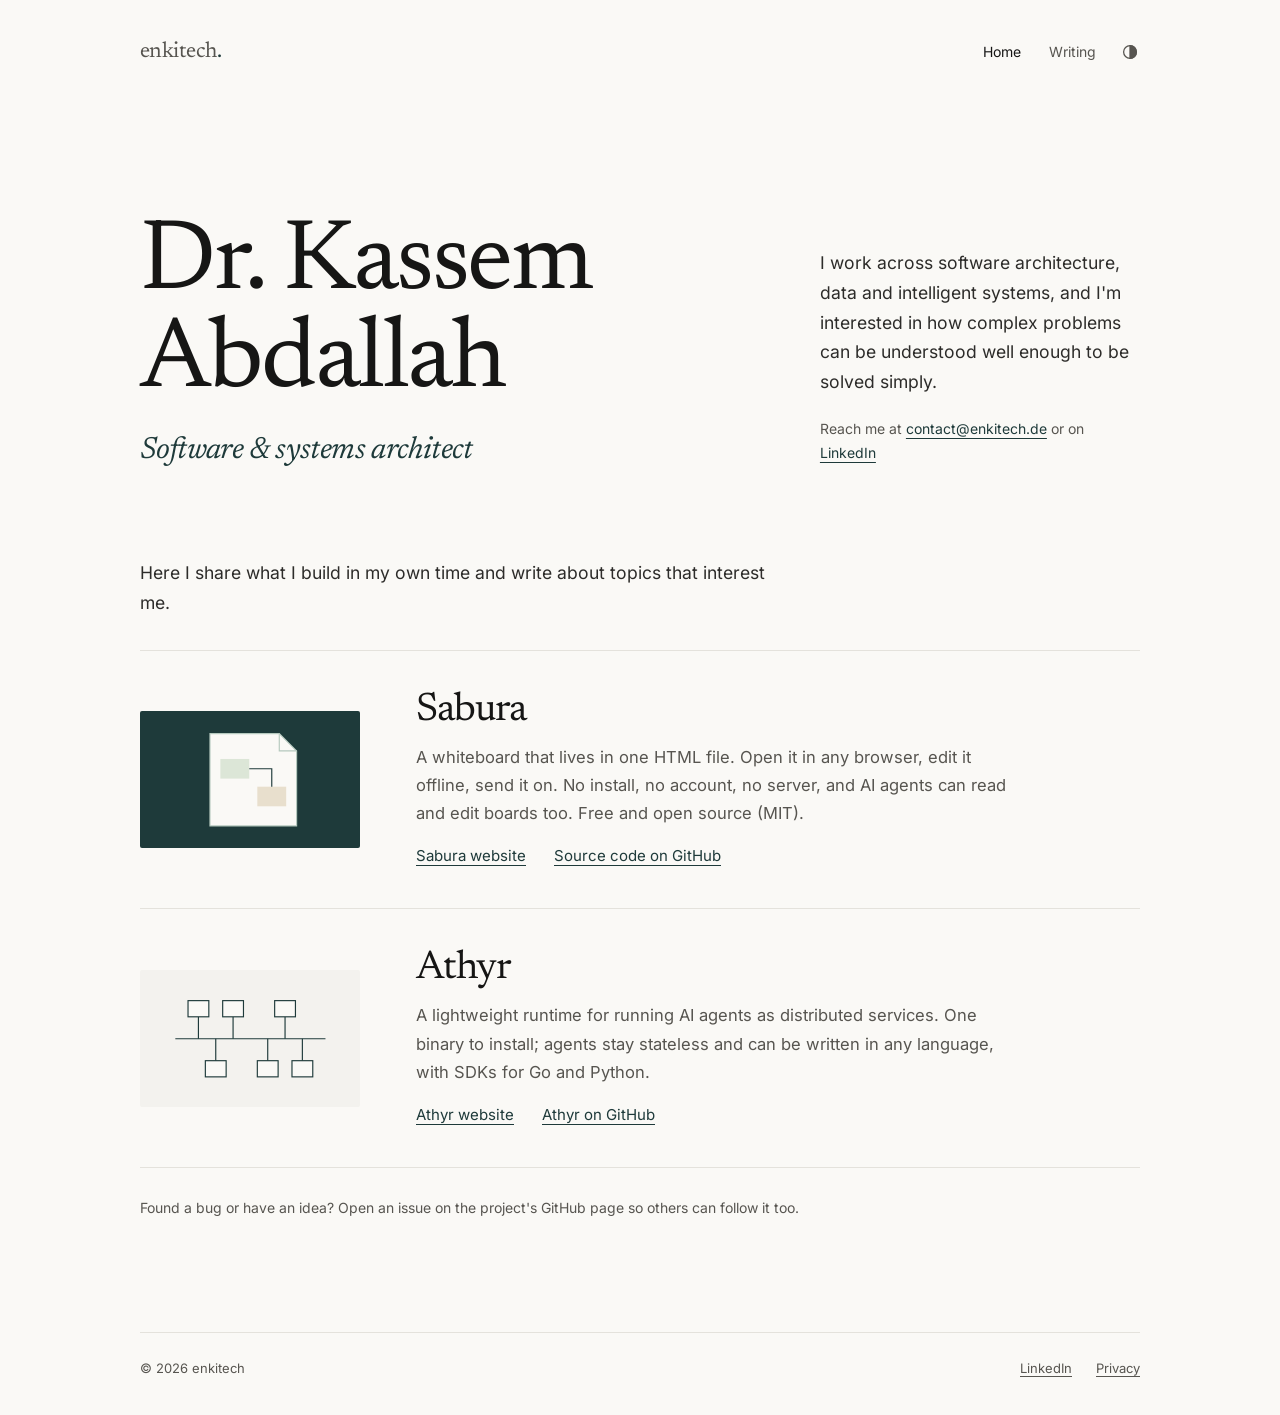
==== commit 482e2b99: "Menu: Home instead of Projects Co-Authored-By: Claude Opus 5.5 <noreply@anthropic.com>" ====
--- a/index.html
+++ b/index.html
@@ -27,9 +27,9 @@
 <div class="frame">
 
 <header class="site-header">
-<a class="brand" href="/" aria-current="page">enkitech<span>.</span></a>
+<a class="brand" href="/">enkitech<span>.</span></a>
 <nav class="site-nav" aria-label="Main">
-<a href="#projects">Projects</a>
+<a href="/" aria-current="page">Home</a>
 <a href="/writing/">Writing</a>
 <button type="button" class="theme-toggle" data-theme-toggle aria-label="Switch theme"><svg viewBox="0 0 24 24" aria-hidden="true" fill="none" stroke="currentColor" stroke-width="1.7" stroke-linecap="round" stroke-linejoin="round"><circle cx="12" cy="12" r="8.5"/><path d="M12 3.5v17a8.5 8.5 0 0 0 0-17Z" fill="currentColor"/></svg></button>
 </nav>
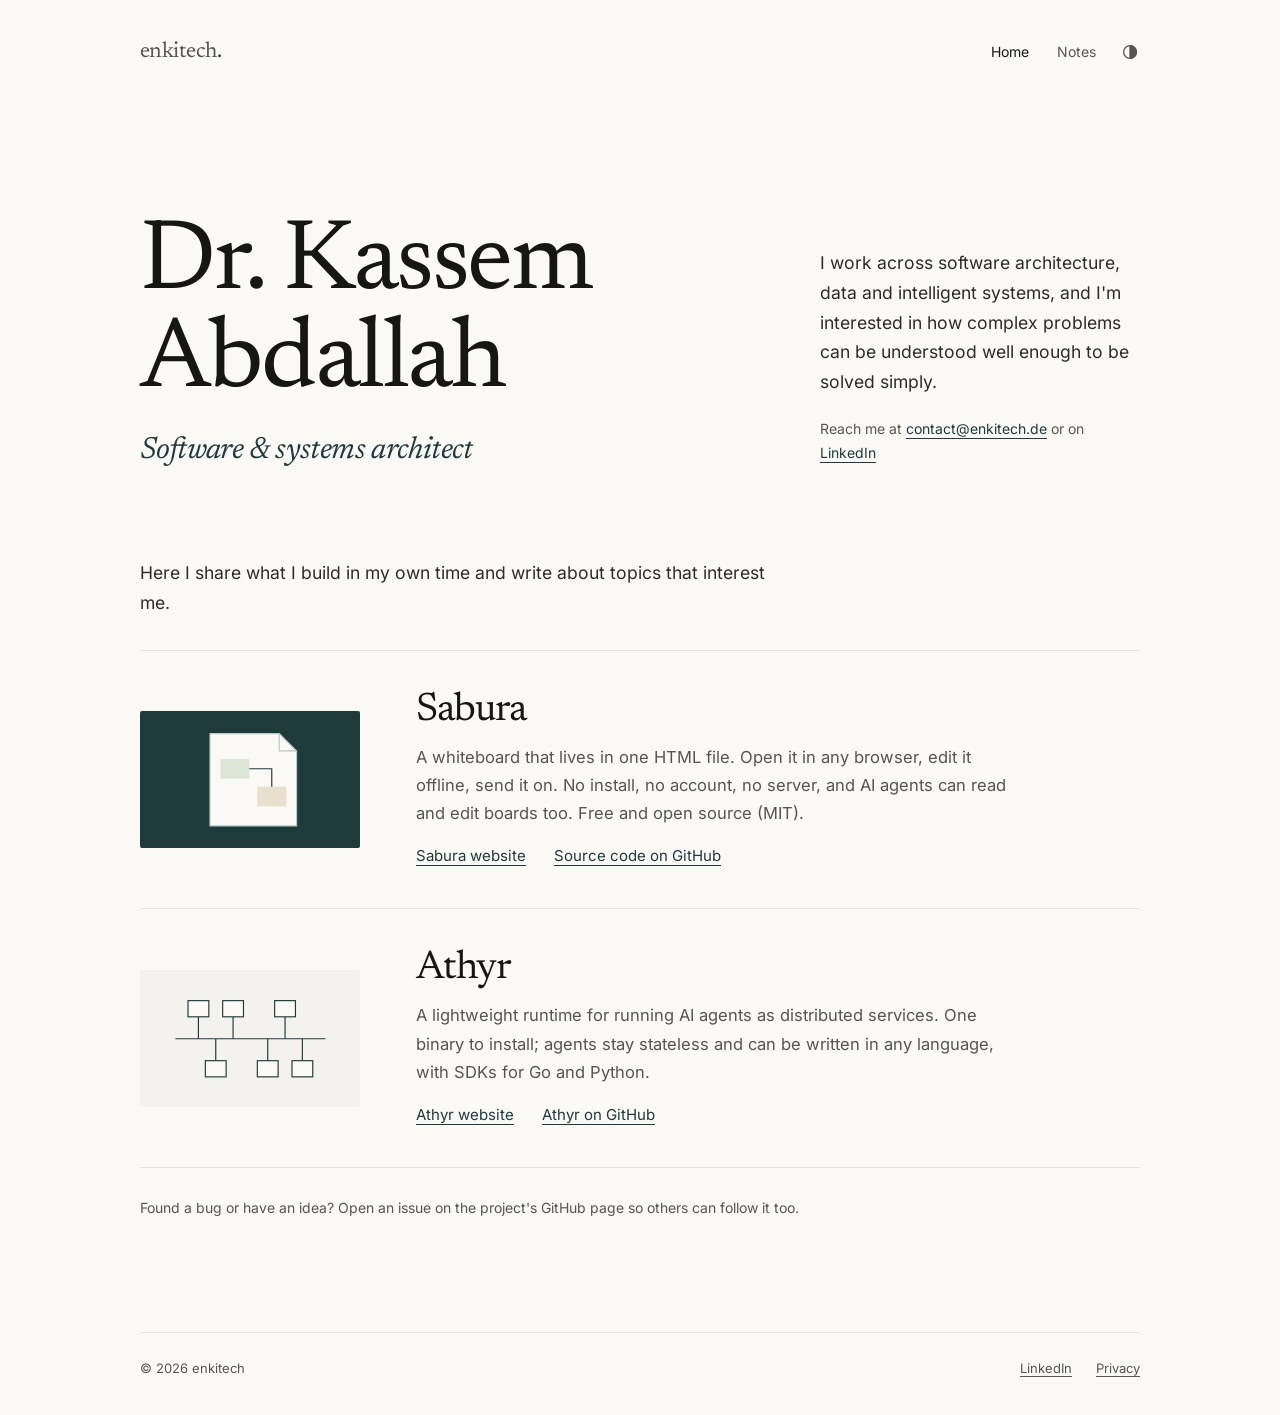
==== commit a5b09023: "Rename Writing to Notes (/notes/) Co-Authored-By: Claude Opus 5.5 <noreply@anthropic.com>" ====
--- a/index.html
+++ b/index.html
@@ -30,7 +30,7 @@
 <a class="brand" href="/">enkitech<span>.</span></a>
 <nav class="site-nav" aria-label="Main">
 <a href="/" aria-current="page">Home</a>
-<a href="/writing/">Writing</a>
+<a href="/notes/">Notes</a>
 <button type="button" class="theme-toggle" data-theme-toggle aria-label="Switch theme"><svg viewBox="0 0 24 24" aria-hidden="true" fill="none" stroke="currentColor" stroke-width="1.7" stroke-linecap="round" stroke-linejoin="round"><circle cx="12" cy="12" r="8.5"/><path d="M12 3.5v17a8.5 8.5 0 0 0 0-17Z" fill="currentColor"/></svg></button>
 </nav>
 </header>
